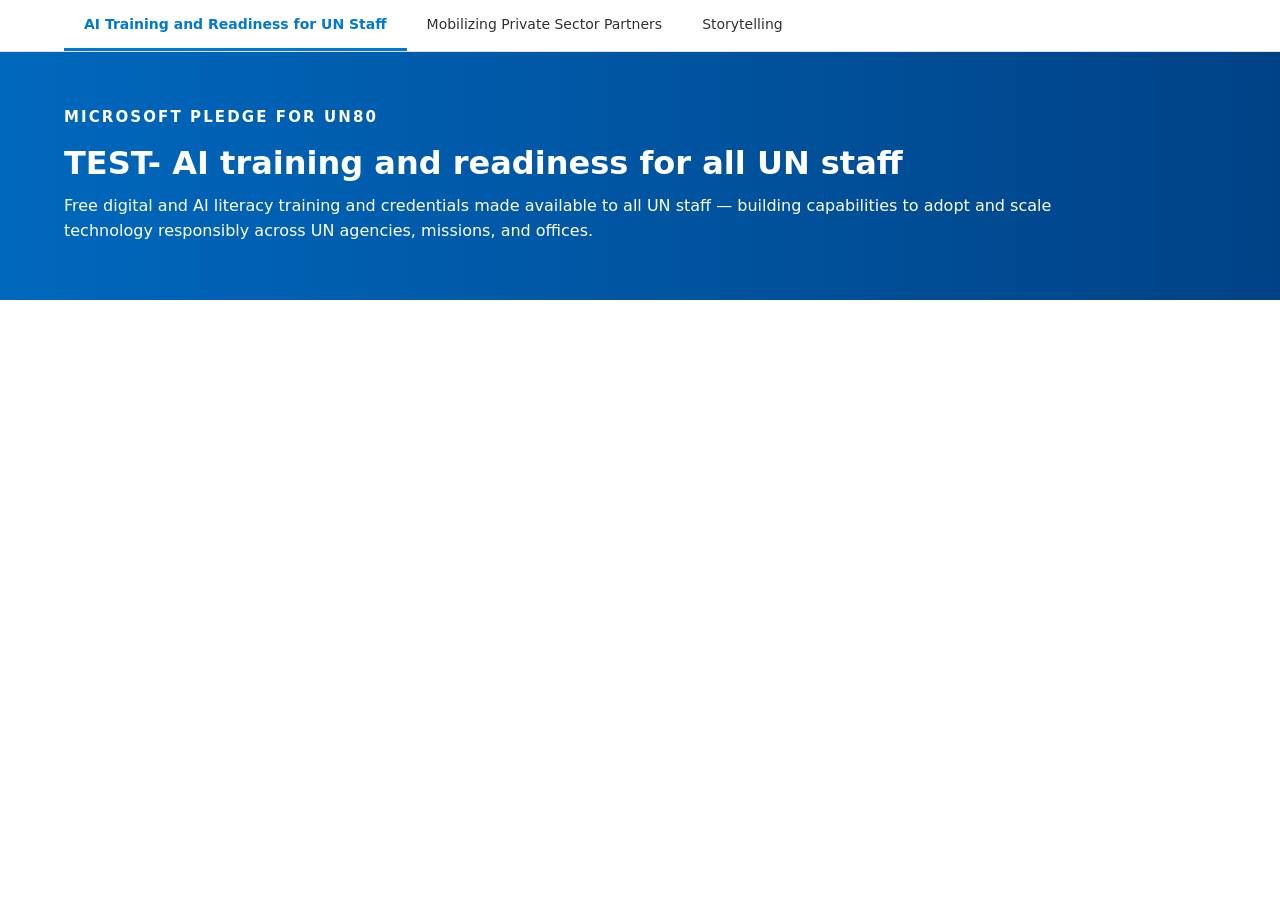
==== ai-training-readiness.html @ 3d0c0c9a "Update header text for AI training readiness page" ====
<!DOCTYPE html>
<html lang="en">
<head>
  <meta charset="UTF-8">
  <meta name="viewport" content="width=device-width, initial-scale=1.0">
  <title>AI Training and Readiness for UN Staff</title>
  <link rel="stylesheet" href="assets/styles.css">
</head>
<body>
  <header>
    <div class="header-inner">
      <nav aria-label="Main navigation">
        <ul class="nav-links">
          <li><a href="ai-training-readiness.html" class="active">AI Training and Readiness for UN Staff</a></li>
          <li><a href="private-sector-partners.html">Mobilizing Private Sector Partners</a></li>
          <li><a href="storytelling.html">Storytelling</a></li>
        </ul>
      </nav>
    </div>
  </header>
 <main>
  <section class="hero-banner">
    <div class="content-wrap">
      <p class="hero-kicker" style="color: #ffffff;">MICROSOFT PLEDGE FOR UN80</p>
      <h1>TEST- AI training and readiness for all UN staff</h1>
      <p class="hero-description" style="color: #ffffff;">
        Free digital and AI literacy training and credentials made available to all UN staff — building capabilities to adopt and scale technology responsibly across UN agencies, missions, and offices.
      </p>
    </div>
  </section>
</main>
</body>
</html>
---- assets/styles.css ----
*, *::before, *::after {
  box-sizing: border-box;
  margin: 0;
  padding: 0;
}

body {
  font-family: 'Segoe UI', system-ui, -apple-system, BlinkMacSystemFont, sans-serif;
  color: #323130;
  background: #ffffff;
}

header {
  background: #ffffff;
  border-bottom: 1px solid #e1dfdd;
  position: sticky;
  top: 0;
  z-index: 100;
}

.header-inner {
  max-width: 1200px;
  margin: 0 auto;
  padding: 0 24px;
}

.nav-links {
  display: flex;
  list-style: none;
  flex-wrap: wrap;
}

.nav-links a {
  display: block;
  font-size: 14px;
  color: #323130;
  text-decoration: none;
  padding: 16px 20px;
  border-bottom: 3px solid transparent;
  font-weight: 400;
  transition: color 0.15s, border-color 0.15s;
}

.nav-links a:hover {
  color: #0078d4;
}

.nav-links a.active {
  color: #0078d4;
  font-weight: 600;
  border-bottom-color: #0078d4;
}

.content-wrap {
  max-width: 1200px;
  margin: 0 auto;
  padding: 64px 24px;
}

.content-wrap h1 {
  font-size: 32px;
  font-weight: 700;
  color: #323130;
  margin-bottom: 16px;
}

.content-wrap p {
  font-size: 16px;
  color: #605e5c;
}

.hero-banner {
  background: linear-gradient(90deg, #0068BD 0%, #004286 100%);
  color: #ffffff;
}

.hero-banner .content-wrap {
  padding-top: 56px;
  padding-bottom: 56px;
}

.hero-banner .content-wrap h1,
.hero-banner .content-wrap p,
.hero-banner .content-wrap .hero-kicker,
.hero-banner .content-wrap .hero-description {
  color: #ffffff !important;
}

.hero-banner h1 {
  max-width: 900px;
  margin-bottom: 12px;
}

.hero-banner .hero-kicker {
  font-size: 15px;
  font-weight: 700;
  letter-spacing: 0.14em;
  margin-bottom: 18px;
}

.hero-banner .hero-description {
  max-width: 1040px;
  line-height: 1.55;
}

@media (max-width: 768px) {
  .header-inner {
    padding: 0 16px;
  }

  .nav-links a {
    padding: 12px 14px;
    font-size: 13px;
  }

  .content-wrap {
    padding: 40px 16px;
  }

  .content-wrap h1 {
    font-size: 24px;
  }
}
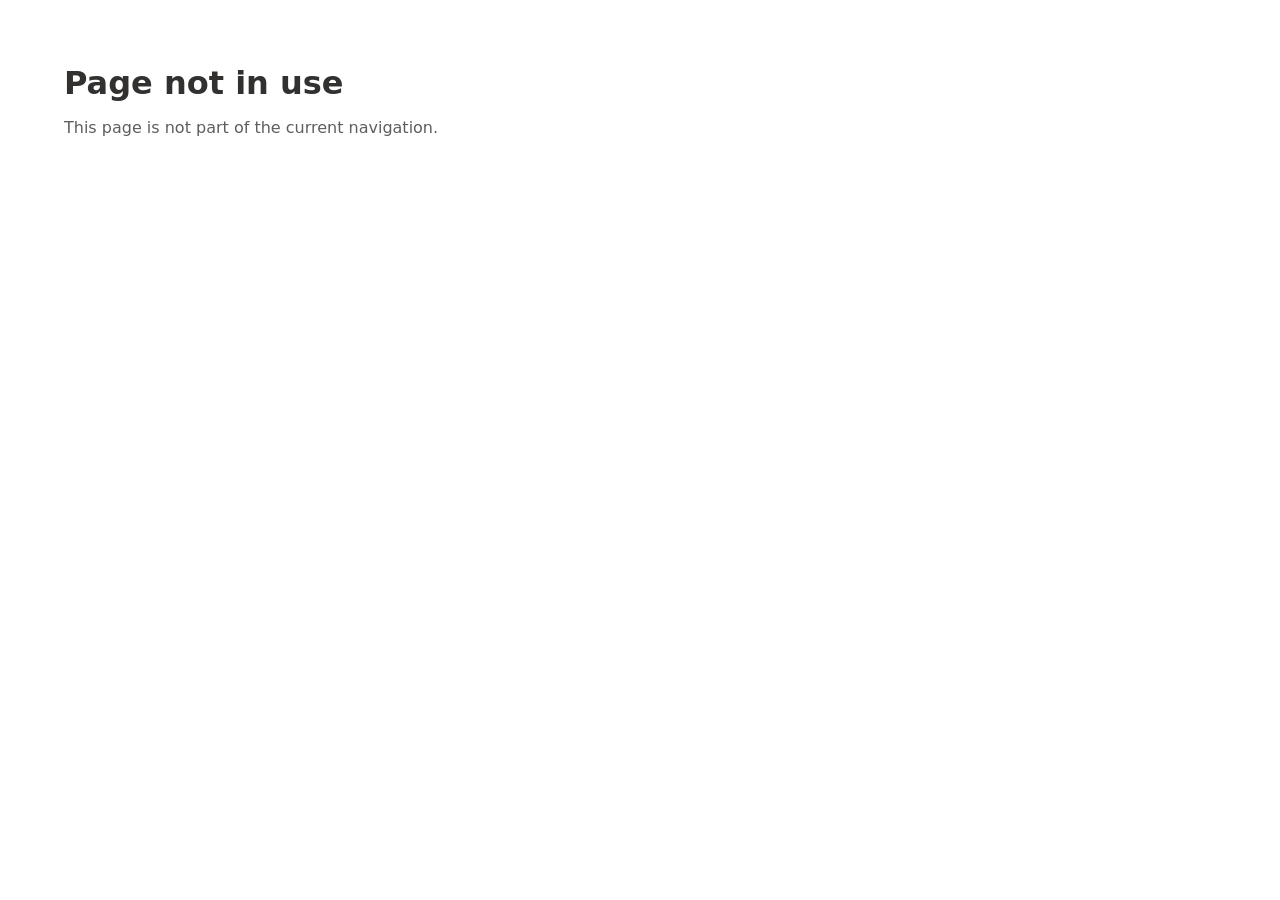
==== commit 2705c2f9: "Update ai-training-readiness.html" ====
--- a/ai-training-readiness.html
+++ b/ai-training-readiness.html
@@ -3,31 +3,15 @@
 <head>
   <meta charset="UTF-8">
   <meta name="viewport" content="width=device-width, initial-scale=1.0">
-  <title>AI Training and Readiness for UN Staff</title>
+  <title>Page not in use</title>
   <link rel="stylesheet" href="assets/styles.css">
 </head>
 <body>
-  <header>
-    <div class="header-inner">
-      <nav aria-label="Main navigation">
-        <ul class="nav-links">
-          <li><a href="ai-training-readiness.html" class="active">AI Training and Readiness for UN Staff</a></li>
-          <li><a href="private-sector-partners.html">Mobilizing Private Sector Partners</a></li>
-          <li><a href="storytelling.html">Storytelling</a></li>
-        </ul>
-      </nav>
+  <main>
+    <div class="content-wrap">
+      <h1>Page not in use</h1>
+      <p>This page is not part of the current navigation.</p>
     </div>
-  </header>
- <main>
-  <section class="hero-banner">
-    <div class="content-wrap">
-      <p class="hero-kicker" style="color: #ffffff;">MICROSOFT PLEDGE FOR UN80</p>
-      <h1>TEST- AI training and readiness for all UN staff</h1>
-      <p class="hero-description" style="color: #ffffff;">
-        Free digital and AI literacy training and credentials made available to all UN staff — building capabilities to adopt and scale technology responsibly across UN agencies, missions, and offices.
-      </p>
-    </div>
-  </section>
-</main>
+  </main>
 </body>
 </html>
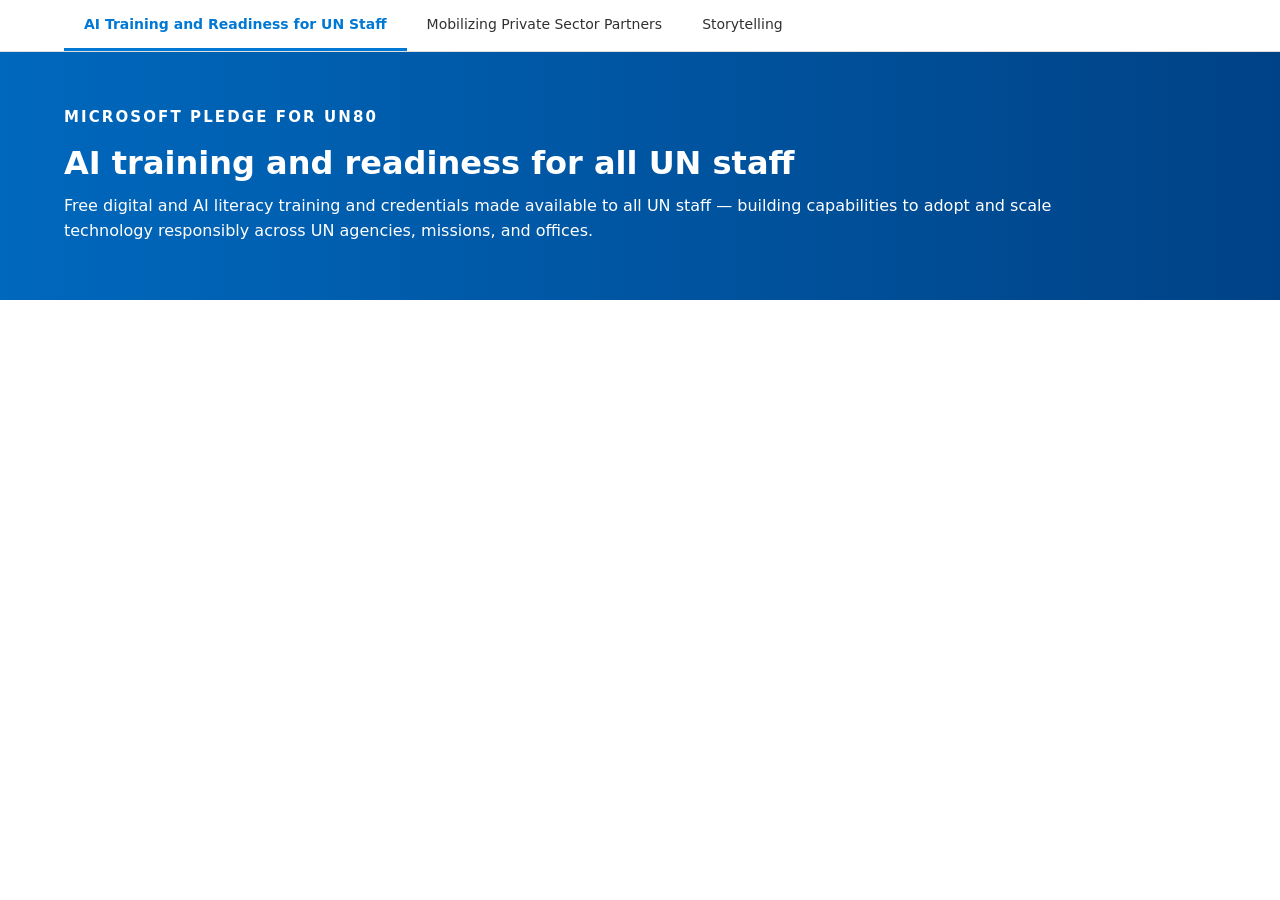
==== commit 0a58dfa2: "Update ai-training-readiness.html" ====
--- a/ai-training-readiness.html
+++ b/ai-training-readiness.html
@@ -3,15 +3,32 @@
 <head>
   <meta charset="UTF-8">
   <meta name="viewport" content="width=device-width, initial-scale=1.0">
-  <title>Page not in use</title>
+  <title>AI Training and Readiness for UN Staff</title>
   <link rel="stylesheet" href="assets/styles.css">
 </head>
 <body>
+  <header>
+    <div class="header-inner">
+      <nav aria-label="Main navigation">
+        <ul class="nav-links">
+          <li><a href="ai-training-readiness.html" class="active">AI Training and Readiness for UN Staff</a></li>
+          <li><a href="private-sector-partners.html">Mobilizing Private Sector Partners</a></li>
+          <li><a href="storytelling.html">Storytelling</a></li>
+        </ul>
+      </nav>
+    </div>
+  </header>
+
   <main>
-    <div class="content-wrap">
-      <h1>Page not in use</h1>
-      <p>This page is not part of the current navigation.</p>
-    </div>
+    <section class="hero-banner">
+      <div class="content-wrap">
+        <p class="hero-kicker">MICROSOFT PLEDGE FOR UN80</p>
+        <h1>AI training and readiness for all UN staff</h1>
+        <p class="hero-description">
+          Free digital and AI literacy training and credentials made available to all UN staff — building capabilities to adopt and scale technology responsibly across UN agencies, missions, and offices.
+        </p>
+      </div>
+    </section>
   </main>
 </body>
 </html>
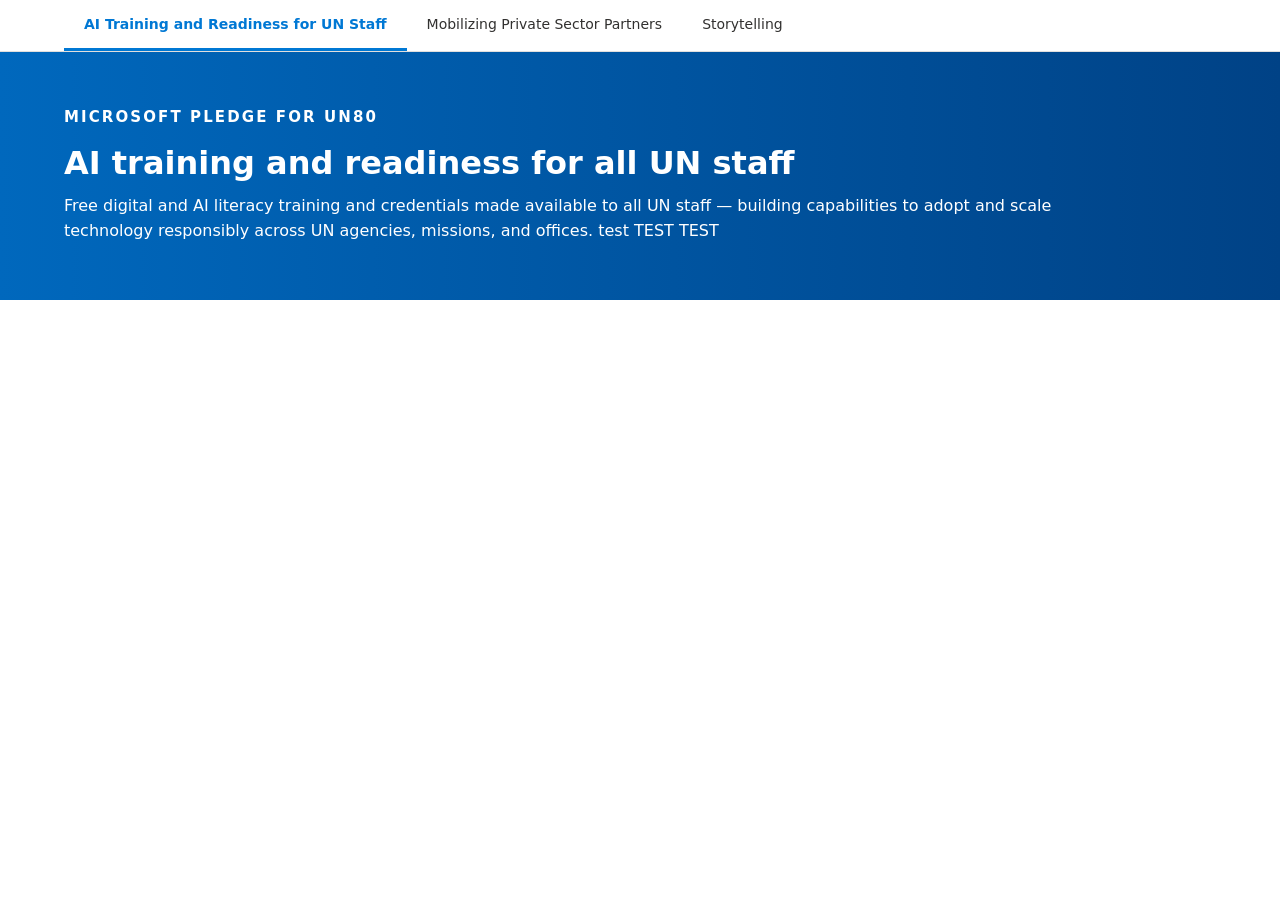
==== commit 654d7528: "Update ai-training-readiness.html" ====
--- a/ai-training-readiness.html
+++ b/ai-training-readiness.html
@@ -25,7 +25,7 @@
         <p class="hero-kicker">MICROSOFT PLEDGE FOR UN80</p>
         <h1>AI training and readiness for all UN staff</h1>
         <p class="hero-description">
-          Free digital and AI literacy training and credentials made available to all UN staff — building capabilities to adopt and scale technology responsibly across UN agencies, missions, and offices.
+          Free digital and AI literacy training and credentials made available to all UN staff — building capabilities to adopt and scale technology responsibly across UN agencies, missions, and offices. test TEST TEST
         </p>
       </div>
     </section>
--- a/assets/styles.css
+++ b/assets/styles.css
@@ -80,9 +80,7 @@
 }
 
 .hero-banner .content-wrap h1,
-.hero-banner .content-wrap p,
-.hero-banner .content-wrap .hero-kicker,
-.hero-banner .content-wrap .hero-description {
+.hero-banner .content-wrap p {
   color: #ffffff !important;
 }
 
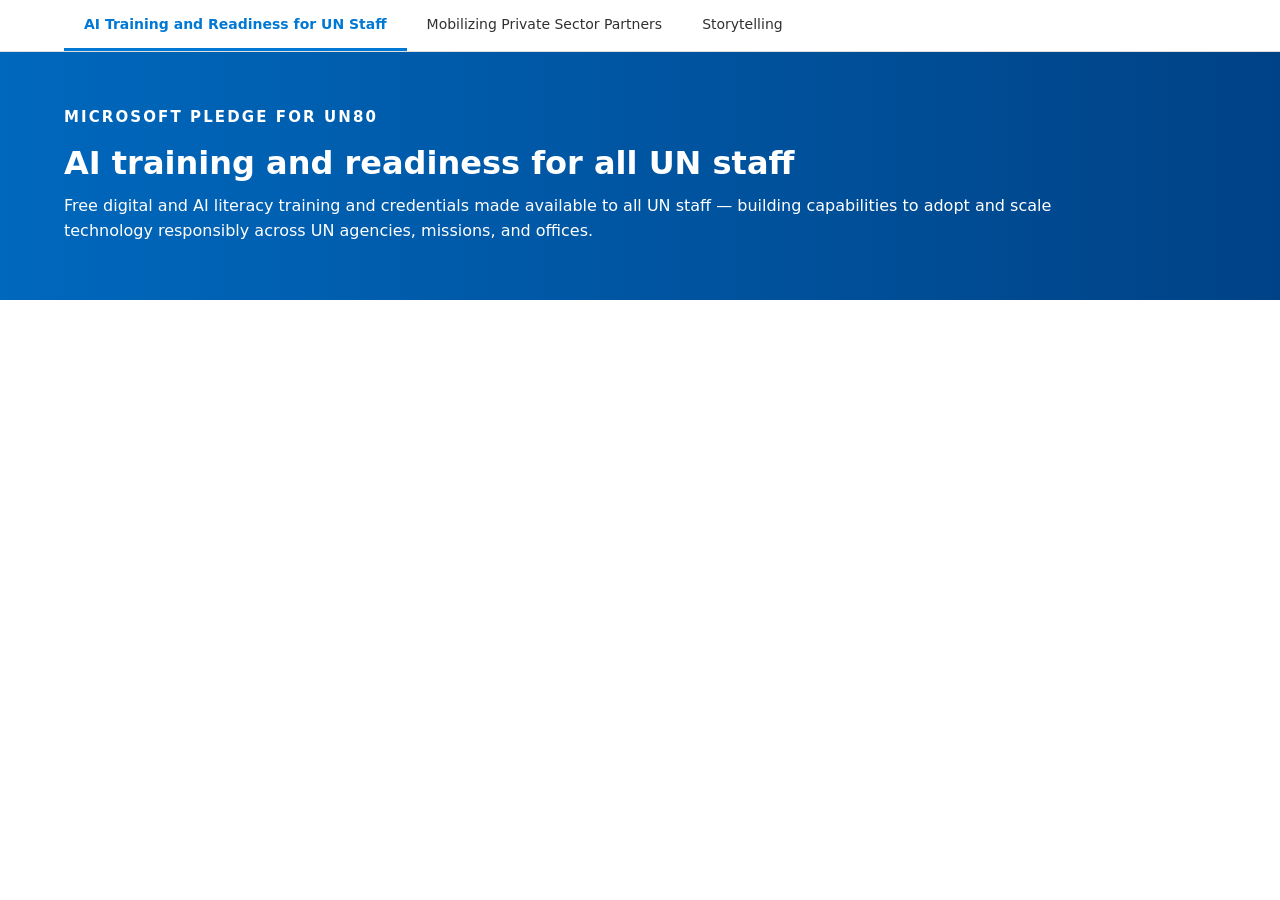
==== commit 61e8c95b: "Remove redundant text from hero description" ====
--- a/ai-training-readiness.html
+++ b/ai-training-readiness.html
@@ -25,7 +25,7 @@
         <p class="hero-kicker">MICROSOFT PLEDGE FOR UN80</p>
         <h1>AI training and readiness for all UN staff</h1>
         <p class="hero-description">
-          Free digital and AI literacy training and credentials made available to all UN staff — building capabilities to adopt and scale technology responsibly across UN agencies, missions, and offices. test TEST TEST
+          Free digital and AI literacy training and credentials made available to all UN staff — building capabilities to adopt and scale technology responsibly across UN agencies, missions, and offices. 
         </p>
       </div>
     </section>
--- a/assets/styles.css
+++ b/assets/styles.css
@@ -80,8 +80,10 @@
 }
 
 .hero-banner .content-wrap h1,
-.hero-banner .content-wrap p {
-  color: #ffffff !important;
+.hero-banner .content-wrap p,
+.hero-banner .content-wrap .hero-kicker,
+.hero-banner .content-wrap .hero-description {
+  color: #ffffff;
 }
 
 .hero-banner h1 {
@@ -94,11 +96,13 @@
   font-weight: 700;
   letter-spacing: 0.14em;
   margin-bottom: 18px;
+  color: #ffffff;
 }
 
 .hero-banner .hero-description {
   max-width: 1040px;
   line-height: 1.55;
+  color: #ffffff;
 }
 
 @media (max-width: 768px) {
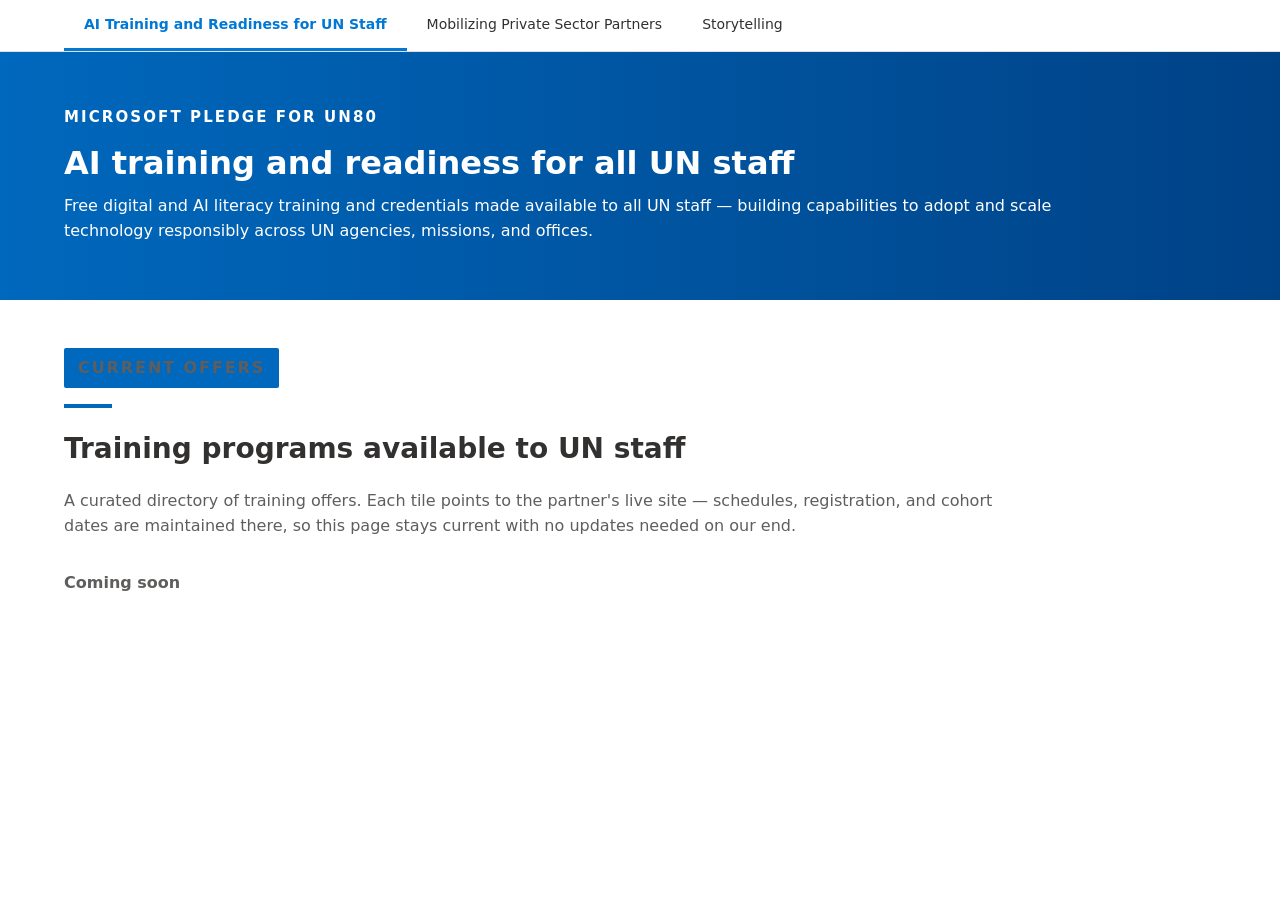
==== commit 8e57e0d0: "Add offers section to AI training readiness page" ====
--- a/ai-training-readiness.html
+++ b/ai-training-readiness.html
@@ -20,15 +20,30 @@
   </header>
 
   <main>
-    <section class="hero-banner">
-      <div class="content-wrap">
-        <p class="hero-kicker">MICROSOFT PLEDGE FOR UN80</p>
-        <h1>AI training and readiness for all UN staff</h1>
-        <p class="hero-description">
-          Free digital and AI literacy training and credentials made available to all UN staff — building capabilities to adopt and scale technology responsibly across UN agencies, missions, and offices. 
-        </p>
-      </div>
-    </section>
-  </main>
+  <section class="hero-banner">
+    <div class="content-wrap">
+      <p class="hero-kicker">MICROSOFT PLEDGE FOR UN80</p>
+      <h1>AI training and readiness for all UN staff</h1>
+      <p class="hero-description">
+        Free digital and AI literacy training and credentials made available to all UN staff — building capabilities to adopt and scale technology responsibly across UN agencies, missions, and offices.
+      </p>
+    </div>
+  </section>
+
+  <section class="offers-section">
+    <div class="content-wrap">
+      <p class="section-label">CURRENT OFFERS</p>
+      <div class="section-rule"></div>
+
+      <h2>Training programs available to UN staff</h2>
+
+      <p>
+        A curated directory of training offers. Each tile points to the partner's live site — schedules, registration, and cohort dates are maintained there, so this page stays current with no updates needed on our end.
+      </p>
+
+      <p class="coming-soon">Coming soon</p>
+    </div>
+  </section>
+</main>
 </body>
 </html>
--- a/assets/styles.css
+++ b/assets/styles.css
@@ -105,6 +105,46 @@
   color: #ffffff;
 }
 
+.offers-section .content-wrap {
+  padding-top: 48px;
+}
+
+.section-label {
+  display: inline-block;
+  background: #0068BD;
+  color: #ffffff;
+  font-size: 14px;
+  font-weight: 700;
+  letter-spacing: 0.12em;
+  padding: 8px 14px;
+  border-radius: 2px;
+  margin-bottom: 16px;
+}
+
+.section-rule {
+  width: 48px;
+  height: 4px;
+  background: #0068BD;
+  margin-bottom: 24px;
+}
+
+.offers-section h2 {
+  font-size: 28px;
+  font-weight: 700;
+  color: #323130;
+  margin-bottom: 24px;
+}
+
+.offers-section p {
+  max-width: 960px;
+  line-height: 1.55;
+}
+
+.coming-soon {
+  margin-top: 32px;
+  font-weight: 600;
+}
+
 @media (max-width: 768px) {
   .header-inner {
     padding: 0 16px;
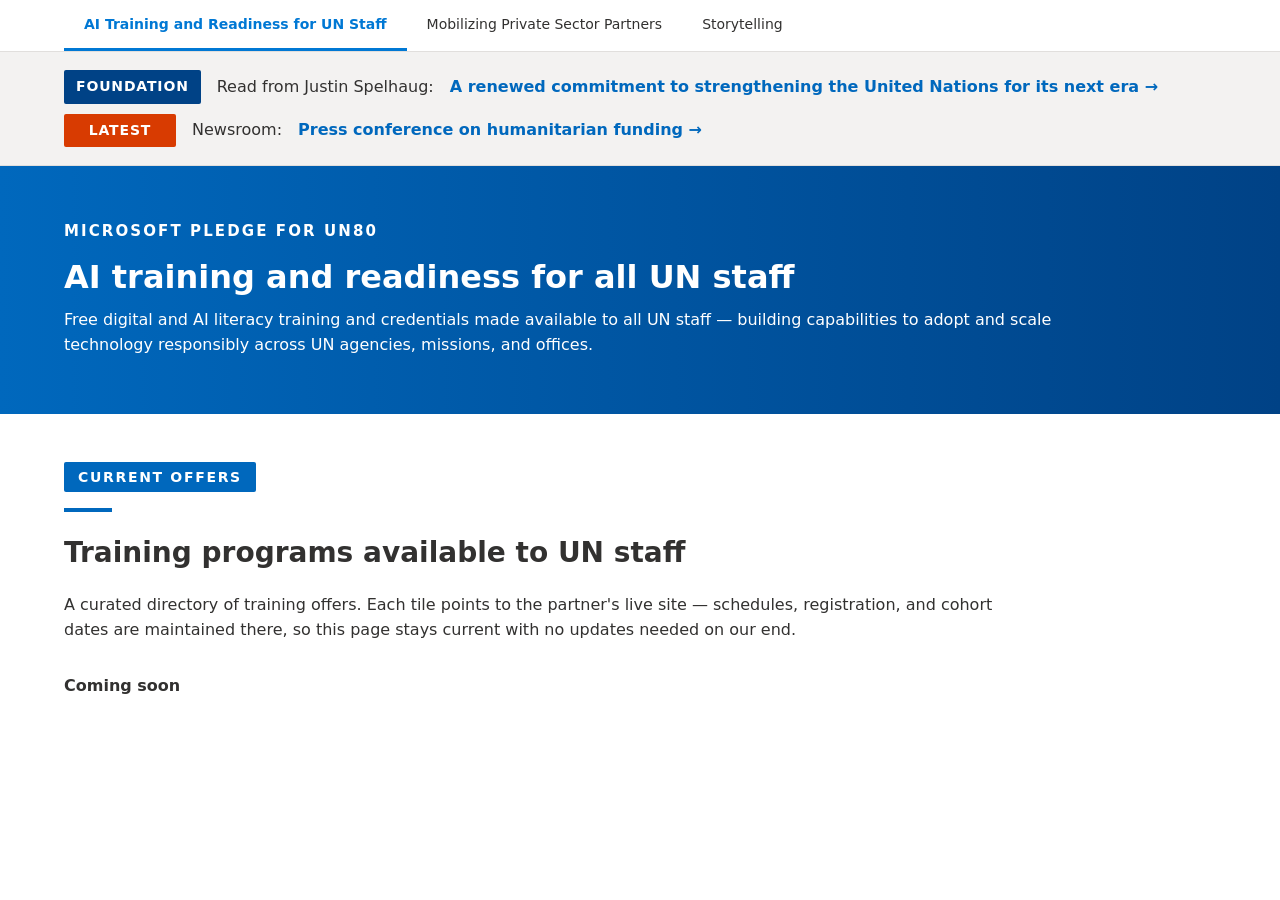
==== commit 58339eea: "Add announcement section to ai-training-readiness.html Added announcement section with foundation an" ====
--- a/ai-training-readiness.html
+++ b/ai-training-readiness.html
@@ -20,6 +20,26 @@
   </header>
 
   <main>
+<section class="announcement-strip">
+    <div class="content-wrap">
+      <div class="announcement-row">
+        <span class="announcement-label foundation">FOUNDATION</span>
+        <span class="announcement-text">Read from Justin Spelhaug:</span>
+        <a href="#" class="announcement-link">
+          A renewed commitment to strengthening the United Nations for its next era →
+        </a>
+      </div>
+
+      <div class="announcement-row">
+        <span class="announcement-label latest">LATEST</span>
+        <span class="announcement-text">Newsroom:</span>
+        <a href="#" class="announcement-link">
+          Press conference on humanitarian funding →
+        </a>
+      </div>
+    </div>
+  </section>
+    
   <section class="hero-banner">
     <div class="content-wrap">
       <p class="hero-kicker">MICROSOFT PLEDGE FOR UN80</p>
--- a/assets/styles.css
+++ b/assets/styles.css
@@ -69,6 +69,63 @@
   color: #605e5c;
 }
 
+.announcement-strip {
+  background: #f3f2f1;
+  border-bottom: 1px solid #e1dfdd;
+}
+
+.announcement-strip .content-wrap {
+  padding-top: 18px;
+  padding-bottom: 18px;
+}
+
+.announcement-row {
+  display: flex;
+  align-items: center;
+  gap: 16px;
+  font-size: 16px;
+  line-height: 1.4;
+}
+
+.announcement-row + .announcement-row {
+  margin-top: 10px;
+}
+
+.announcement-label {
+  display: inline-block;
+  min-width: 112px;
+  color: #ffffff;
+  font-size: 14px;
+  font-weight: 700;
+  letter-spacing: 0.06em;
+  text-align: center;
+  padding: 7px 12px;
+  border-radius: 2px;
+}
+
+.announcement-label.foundation {
+  background: #004286;
+}
+
+.announcement-label.latest {
+  background: #d83b01;
+}
+
+.announcement-text {
+  color: #323130;
+}
+
+.announcement-link {
+  color: #0068BD;
+  font-weight: 600;
+  text-decoration: none;
+}
+
+.announcement-link:hover {
+  text-decoration: underline;
+}
+
+
 .hero-banner {
   background: linear-gradient(90deg, #0068BD 0%, #004286 100%);
   color: #ffffff;
@@ -89,6 +146,7 @@
 .hero-banner h1 {
   max-width: 900px;
   margin-bottom: 12px;
+  font-weight: 650;
 }
 
 .hero-banner .hero-kicker {
@@ -96,12 +154,13 @@
   font-weight: 700;
   letter-spacing: 0.14em;
   margin-bottom: 18px;
-  color: #ffffff;
+  color: #E6EFF8;
 }
 
 .hero-banner .hero-description {
   max-width: 1040px;
   line-height: 1.55;
+  font-weight: 200;
   color: #ffffff;
 }
 
@@ -109,7 +168,7 @@
   padding-top: 48px;
 }
 
-.section-label {
+.offers-section .section-label {
   display: inline-block;
   background: #0068BD;
   color: #ffffff;
@@ -119,6 +178,8 @@
   padding: 8px 14px;
   border-radius: 2px;
   margin-bottom: 16px;
+  max-width: none;
+  line-height: 1;
 }
 
 .section-rule {
@@ -130,19 +191,21 @@
 
 .offers-section h2 {
   font-size: 28px;
-  font-weight: 700;
+  font-weight: 600;
   color: #323130;
   margin-bottom: 24px;
 }
 
-.offers-section p {
+.offers-section .content-wrap > p:not(.section-label) {
   max-width: 960px;
   line-height: 1.55;
+  color: #323130;
 }
 
 .coming-soon {
   margin-top: 32px;
   font-weight: 600;
+  color: #605e5c;
 }
 
 @media (max-width: 768px) {
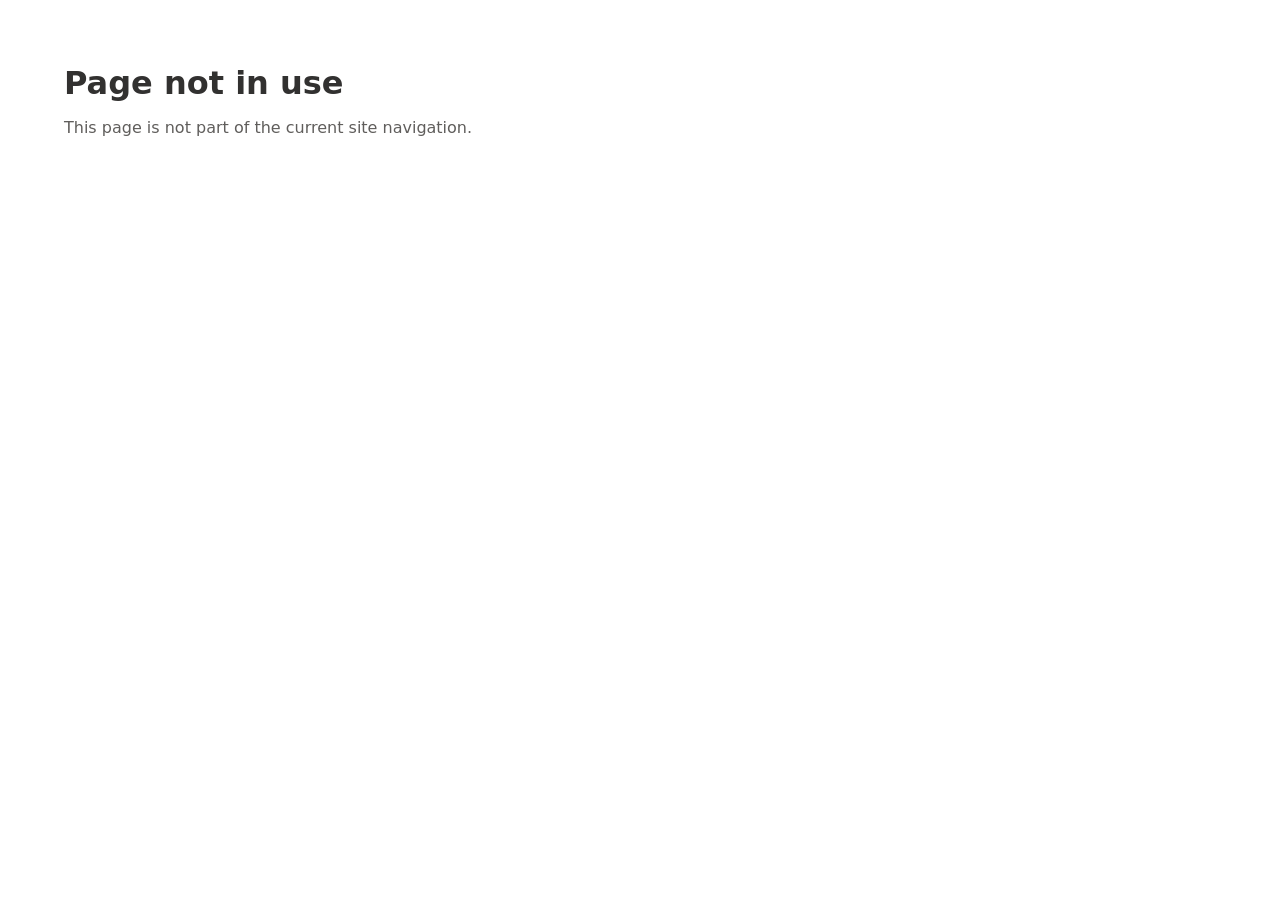
==== commit d19ee749: "Update ai-training-readiness.html" ====
--- a/ai-training-readiness.html
+++ b/ai-training-readiness.html
@@ -3,67 +3,15 @@
 <head>
   <meta charset="UTF-8">
   <meta name="viewport" content="width=device-width, initial-scale=1.0">
-  <title>AI Training and Readiness for UN Staff</title>
+  <title>Page not in use</title>
   <link rel="stylesheet" href="assets/styles.css">
 </head>
 <body>
-  <header>
-    <div class="header-inner">
-      <nav aria-label="Main navigation">
-        <ul class="nav-links">
-          <li><a href="ai-training-readiness.html" class="active">AI Training and Readiness for UN Staff</a></li>
-          <li><a href="private-sector-partners.html">Mobilizing Private Sector Partners</a></li>
-          <li><a href="storytelling.html">Storytelling</a></li>
-        </ul>
-      </nav>
+  <main>
+    <div class="content-wrap">
+      <h1>Page not in use</h1>
+      <p>This page is not part of the current site navigation.</p>
     </div>
-  </header>
-
-  <main>
-<section class="announcement-strip">
-    <div class="content-wrap">
-      <div class="announcement-row">
-        <span class="announcement-label foundation">FOUNDATION</span>
-        <span class="announcement-text">Read from Justin Spelhaug:</span>
-        <a href="#" class="announcement-link">
-          A renewed commitment to strengthening the United Nations for its next era →
-        </a>
-      </div>
-
-      <div class="announcement-row">
-        <span class="announcement-label latest">LATEST</span>
-        <span class="announcement-text">Newsroom:</span>
-        <a href="#" class="announcement-link">
-          Press conference on humanitarian funding →
-        </a>
-      </div>
-    </div>
-  </section>
-    
-  <section class="hero-banner">
-    <div class="content-wrap">
-      <p class="hero-kicker">MICROSOFT PLEDGE FOR UN80</p>
-      <h1>AI training and readiness for all UN staff</h1>
-      <p class="hero-description">
-        Free digital and AI literacy training and credentials made available to all UN staff — building capabilities to adopt and scale technology responsibly across UN agencies, missions, and offices.
-      </p>
-    </div>
-  </section>
-
-  <section class="offers-section">
-    <div class="content-wrap">
-      <p class="section-label">CURRENT OFFERS</p>
-      <div class="section-rule"></div>
-
-      <h2>Training programs available to UN staff</h2>
-
-      <p>
-        A curated directory of training offers. Each tile points to the partner's live site — schedules, registration, and cohort dates are maintained there, so this page stays current with no updates needed on our end.
-      </p>
-
-      <p class="coming-soon">Coming soon</p>
-    </div>
-  </section>
-</main>
+  </main>
 </body>
 </html>
--- a/assets/styles.css
+++ b/assets/styles.css
@@ -19,7 +19,7 @@
 }
 
 .header-inner {
-  max-width: 1200px;
+  max-width: 1360px;
   margin: 0 auto;
   padding: 0 24px;
 }
@@ -75,6 +75,7 @@
 }
 
 .announcement-strip .content-wrap {
+  max-width: 1360px;
   padding-top: 18px;
   padding-bottom: 18px;
 }
@@ -82,9 +83,9 @@
 .announcement-row {
   display: flex;
   align-items: center;
-  gap: 16px;
-  font-size: 16px;
-  line-height: 1.4;
+  gap: 14px;
+  font-size: 14px;
+  line-height: 1.35;
 }
 
 .announcement-row + .announcement-row {
@@ -93,14 +94,15 @@
 
 .announcement-label {
   display: inline-block;
-  min-width: 112px;
-  color: #ffffff;
-  font-size: 14px;
-  font-weight: 700;
-  letter-spacing: 0.06em;
+  min-width: 76px;
+  color: #ffffff;
+  font-size: 11px;
+  font-weight: 700;
+  letter-spacing: 0.05em;
   text-align: center;
-  padding: 7px 12px;
+  padding: 5px 8px;
   border-radius: 2px;
+  line-height: 1;
 }
 
 .announcement-label.foundation {
@@ -119,6 +121,7 @@
   color: #0068BD;
   font-weight: 600;
   text-decoration: none;
+  font-size: 14px;
 }
 
 .announcement-link:hover {
@@ -172,10 +175,10 @@
   display: inline-block;
   background: #0068BD;
   color: #ffffff;
-  font-size: 14px;
-  font-weight: 700;
-  letter-spacing: 0.12em;
-  padding: 8px 14px;
+  font-size: 12px;
+  font-weight: 700;
+  letter-spacing: 0.1em;
+  padding: 6px 10px;
   border-radius: 2px;
   margin-bottom: 16px;
   max-width: none;
@@ -208,6 +211,178 @@
   color: #605e5c;
 }
 
+.partner-grid {
+  display: grid;
+  grid-template-columns: repeat(3, 1fr);
+  gap: 24px;
+  margin-top: 40px;
+}
+
+.partner-card {
+  border: 1px solid #e1dfdd;
+  background: #ffffff;
+}
+
+.partner-logo-placeholder {
+  min-height: 150px;
+  background: #f3f2f1;
+  border-bottom: 1px solid #e1dfdd;
+  display: flex;
+  align-items: center;
+  justify-content: center;
+  color: #605e5c;
+  font-size: 14px;
+  font-weight: 600;
+}
+
+.partner-logo-placeholder img {
+  max-width: 90px;
+  max-height: 56px;
+  width: auto;
+  height: auto;
+  display: block;
+  object-fit: contain;
+}
+
+.partner-card-body {
+  padding: 24px;
+}
+
+.partner-card h3 {
+  font-size: 22px;
+  font-weight: 600;
+  color: #323130;
+  margin-bottom: 12px;
+}
+
+.partner-card p {
+  line-height: 1.55;
+  color: #323130;
+}
+
+.partner-meta {
+  border-top: 1px solid #e1dfdd;
+  margin-top: 24px;
+  padding-top: 18px;
+}
+
+.partner-contact-label {
+  font-size: 12px;
+  font-weight: 700;
+  letter-spacing: 0.08em;
+  text-transform: uppercase;
+  color: #605e5c;
+  margin-bottom: 8px;
+}
+
+.partner-contact-name {
+  font-weight: 600;
+}
+
+.partner-link {
+  display: inline-block;
+  margin-top: 20px;
+  color: #0068BD;
+  font-weight: 600;
+  text-decoration: none;
+  border: 1px solid #0068BD;
+  padding: 9px 14px;
+  border-radius: 2px;
+}
+
+.partner-link:hover {
+  text-decoration: underline;
+}
+
+.story-grid {
+  display: grid;
+  grid-template-columns: repeat(2, 1fr);
+  gap: 24px;
+  margin-top: 40px;
+}
+
+.story-card {
+  border: 1px solid #e1dfdd;
+  background: #ffffff;
+}
+
+.story-image-placeholder {
+  min-height: 220px;
+  background: linear-gradient(180deg, #e1dfdd 0%, #8a8886 100%);
+  border-bottom: 6px solid #0068BD;
+  display: flex;
+  align-items: flex-end;
+  padding: 20px;
+}
+
+.story-image-placeholder span {
+  color: #ffffff;
+  font-size: 14px;
+  font-weight: 700;
+  letter-spacing: 0.12em;
+  text-transform: uppercase;
+}
+
+.story-card-body {
+  padding: 28px;
+}
+
+.story-meta-row {
+  display: flex;
+  align-items: center;
+  gap: 16px;
+  margin-bottom: 22px;
+  flex-wrap: wrap;
+}
+
+.story-type {
+  display: inline-block;
+  background: #0068BD;
+  color: #ffffff;
+  font-size: 13px;
+  font-weight: 700;
+  letter-spacing: 0.08em;
+  text-transform: uppercase;
+  padding: 8px 14px;
+  border-radius: 2px;
+}
+
+.story-date {
+  color: #605e5c;
+  font-size: 15px;
+}
+
+.story-card h3 {
+  font-size: 24px;
+  font-weight: 600;
+  color: #323130;
+  line-height: 1.25;
+  margin-bottom: 18px;
+}
+
+.story-card p {
+  color: #323130;
+  line-height: 1.55;
+}
+
+.story-link {
+  display: flex;
+  justify-content: space-between;
+  gap: 16px;
+  align-items: center;
+  margin-top: 28px;
+  background: #0068BD;
+  color: #ffffff;
+  text-decoration: none;
+  font-weight: 600;
+  padding: 14px 18px;
+  border-radius: 2px;
+}
+
+.story-link:hover {
+  background: #004286;
+}
+
 @media (max-width: 768px) {
   .header-inner {
     padding: 0 16px;
@@ -225,6 +400,19 @@
   .content-wrap h1 {
     font-size: 24px;
   }
-}
-
-
+
+    .partner-grid {
+    grid-template-columns: 1fr;
+  }
+
+    .story-grid {
+    grid-template-columns: 1fr;
+  }
+
+  .story-link {
+    flex-direction: column;
+    align-items: flex-start;
+  }
+}
+
+
